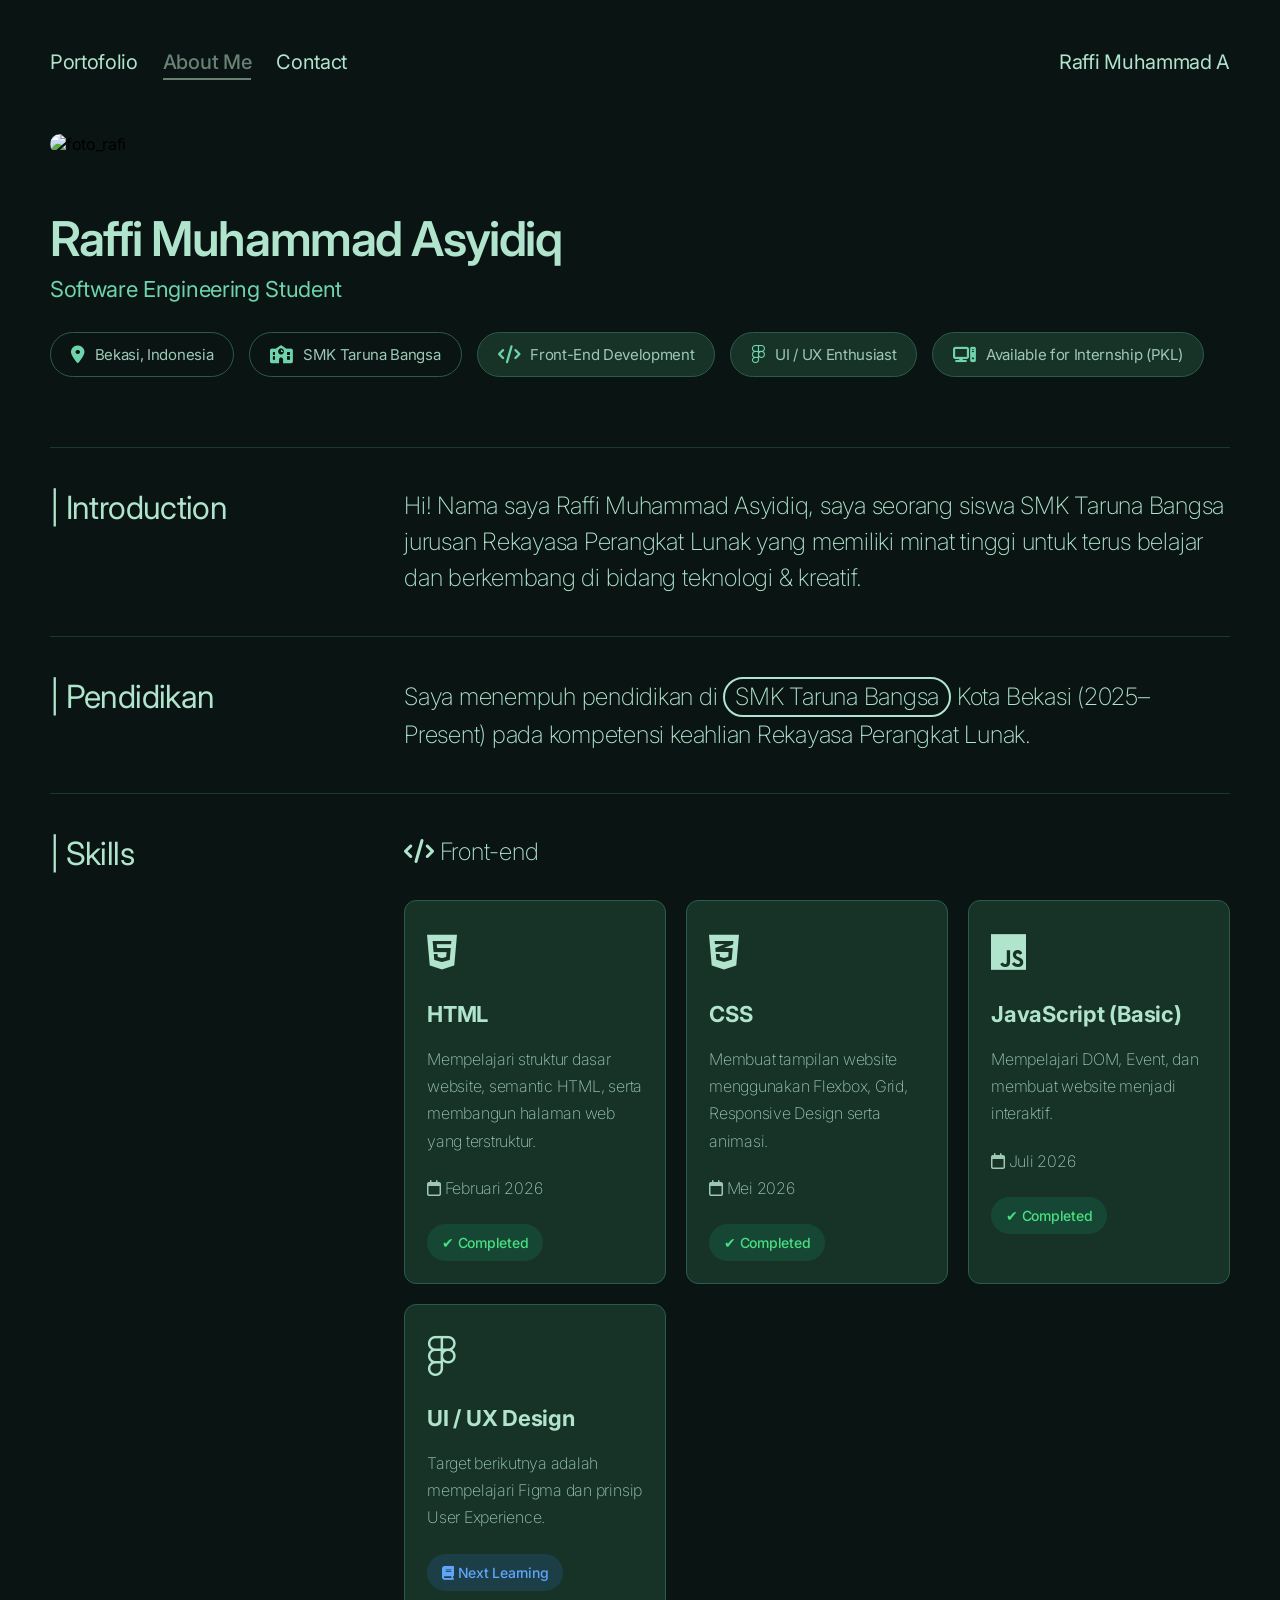
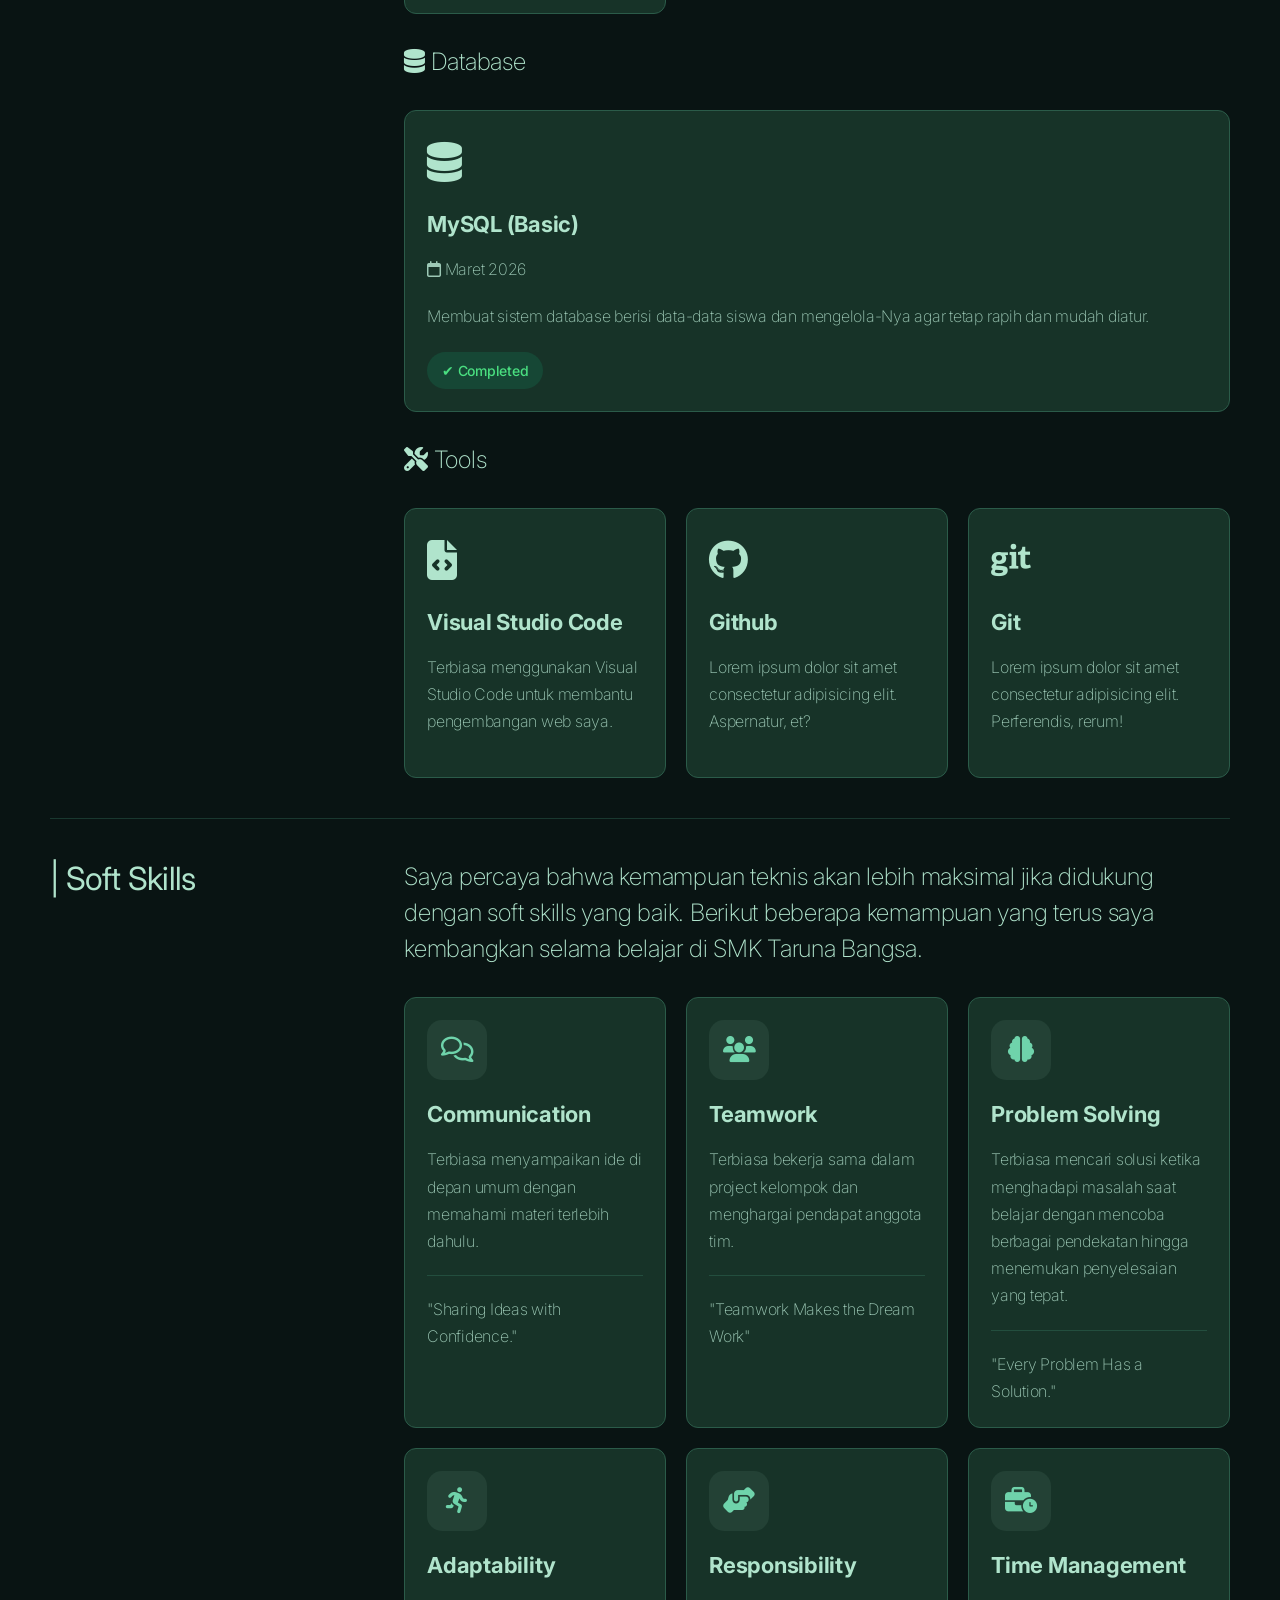
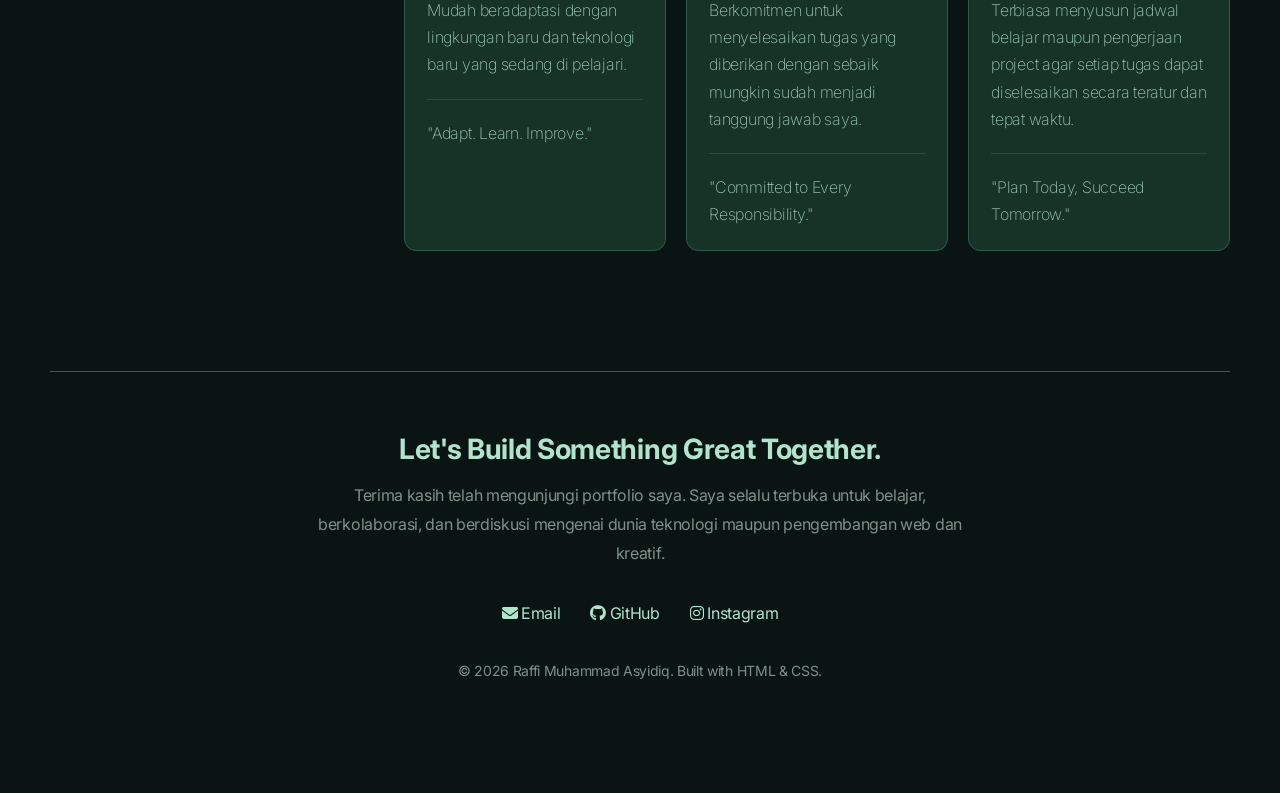
==== Biografi.html @ a5dcda12 "Initial portofolio" ====
<!doctype html>
<html lang="en">
  <head>
    <meta charset="UTF-8" />
    <meta name="viewport" content="width=device-width, initial-scale=1.0" />
    <title>Portofolio</title>
    <link rel="stylesheet" href="style.css" />
    <link rel="preconnect" href="https://fonts.googleapis.com" />
    <link rel="preconnect" href="https://fonts.gstatic.com" crossorigin />
    <link
      href="https://fonts.googleapis.com/css2?family=Inter:wght@400;500;600&display=swap"
      rel="stylesheet"
    />
    <link
      rel="stylesheet"
      href="https://cdnjs.cloudflare.com/ajax/libs/font-awesome/6.7.2/css/all.min.css"
    />

    <style>
      /* Hanya Untuk Header & Content */

      .header img {
        width: 100%;
        margin-top: 60px;
        object-fit: cover;
        border-radius: 10px;
        animation: fadeUp 1s ease;
      }

      .info-item {
        display: flex;
        align-items: flex-start;
        margin-top: 40px;
        margin-bottom: 40px;
      }

      .info-item .ttl {
        font-size: 32px;
        font-weight: 400;
        color: #b0e4cc;
        width: 30%;
        margin: 0;
        letter-spacing: -0.02em;
      }

      .info-item .desc {
        font-size: 24px;
        font-weight: 200;
        color: #b0e4cc;
        width: 70%;
        line-height: 1.5;
        margin: 0;
        letter-spacing: -0.01em;
      }

      @media (max-width: 768px) {
        .info-item {
          flex-direction: column;
          gap: 10px;
        }

        .info-item .ttl,
        .info-item .desc {
          width: 100%;
        }
      }

      hr {
        border: 0;
        border-top: 1px solid #408a71;
        opacity: 0.3;
        margin: 20px 0;
      }

      /*================ Learning Roadmap ================*/

      .learning-container {
        display: grid;
        grid-template-columns: repeat(auto-fit, minmax(250px, 1fr));
        gap: 20px;
      }

      .learning-card {
        background: #173328;
        border: 1px solid #2b5b49;
        border-radius: 12px;
        padding: 22px;
        transition: 0.3s ease;
      }

      .learning-card:hover {
        transform: translateY(-8px);
        border-color: #6fd3ab;
        box-shadow: 0 15px 30px rgba(0, 0, 0, 0.2);
      }

      .learning-card .icon {
        font-size: 40px;
        margin-bottom: 15px;
      }

      .learning-card h3 {
        color: #b0e4cc;
        font-size: 22px;
        margin-bottom: 15px;
      }

      .learning-card p {
        color: #9cc8b5;
        font-size: 16px;
        line-height: 1.7;
        margin-bottom: 20px;
      }

      .completed,
      .learning,
      .target {
        display: inline-block;
        padding: 8px 15px;
        border-radius: 20px;
        font-size: 14px;
        font-weight: 500;
      }

      .completed {
        background: rgba(16, 185, 129, 0.15);
        color: #4ade80;
      }

      .learning {
        background: rgba(245, 158, 11, 0.15);
        color: #fbbf24;
      }

      .target {
        background: rgba(59, 130, 246, 0.15);
        color: #60a5fa;
      }

      /*================ Soft skills ================*/

      .softskill-container {
        display: grid;
        grid-template-columns: repeat(auto-fit, minmax(220px, 1fr));
        gap: 20px;
        align-items: stretch;
        margin-top: 10px;
      }

      .softskill-card {
        background: #173328;
        border: 1px solid #2b5b49;
        border-radius: 12px;
        padding: 22px;
        transition: 0.3s ease;
        display: flex;
        flex-direction: column;
        height: 100%;
        box-sizing: border-box;
      }

      .softskill-card:hover {
        transform: translateY(-8px);
        border-color: #6fd3ab;
        box-shadow: 0 15px 30px rgba(0, 0, 0, 0.2);
      }

      .soft-icon {
        width: 60px;
        height: 60px;
        background: rgba(176, 228, 204, 0.08);
        align-items: center;
        justify-content: center;
        display: flex;
        margin-bottom: 18px;
        border-radius: 15px;
      }

      .soft-icon i {
        font-size: 26px;
        color: #6fd3ab;
      }

      .softskill-card h3 {
        color: #b0e4cc;
        font-size: 22px;
        margin-bottom: 15px;
      }

      .softskill-card p {
        color: #9cc8b5;
        font-size: 16px;
        line-height: 1.7;
      }

      /*================ Personal Identity ================*/

      .identity {
        margin: 55px 0 70px;
        animation: fadeUp 1.2s ease;
      }

      .identity h1 {
        font-size: 48px;
        color: #b0e4cc;
        font-weight: 600;
        margin-bottom: 8px;
        letter-spacing: -0.03em;
      }

      .identity .role {
        font-size: 22px;
        color: #6fd3ab;
        margin-bottom: 30px;
        font-weight: 400;
      }

      .identity-info {
        display: flex;
        flex-wrap: wrap;
        gap: 15px;
      }

      .identity-info .item {
        display: flex;
        align-items: center;
        gap: 10px;
        padding: 12px 20px;
        background: #173328;
        border: 1px solid #2b5b49;
        border-radius: 50px;
        color: #9cc8b5;
        transition: 0.3s;
        text-decoration: 0;
      }

      .identity-info a {
        display: flex;
        align-items: center;
        gap: 10px;
        padding: 12px 20px;
        border: 1px solid #2b5b49;
        border-radius: 50px;
        color: #9cc8b5;
        transition: 0.3s;
        text-decoration: 0;
      }

      .identity-info a:hover {
        transform: translateY(-5px);
        border-color: #6fd3ab;
        background: #173328;
      }

      .identity-info i {
        color: #6fd3ab;
        font-size: 18px;
      }

      .identity-info span {
        font-size: 15px;
      }
    </style>
  </head>
  <body>
    <div class="container">
      <!--======================= Navbar =======================-->
      <nav class="navbar">
        <ul>
          <li><a href="Work.html">Portofolio</a></li>
          <li><a href="Biografi.html" class="active">About Me</a></li>
          <li><a href="Contact.html">Contact</a></li>
          <li class="nama">
            <a href="#"><a href="">Raffi Muhammad A</a></a>
          </li>
        </ul>
      </nav>

      <!--======================= Header =======================-->
      <header class="header">
        <img src="IMG\america3_2026.jpeg" alt="foto_rafi" />
      </header>

      <section class="identity">
        <h1>Raffi Muhammad Asyidiq</h1>

        <p class="role">Software Engineering Student</p>

        <div class="identity-info">
          <a href="https://maps.app.goo.gl/3PraMNiZ2Q6tggWP7" target="_blank">
            <i class="fa-solid fa-location-dot"></i>
            <span>Bekasi, Indonesia</span>
          </a>

          <a href="https://www.smktarunabangsa.sch.id/" target="_blank">
            <i class="fa-solid fa-school"></i>
            <span>SMK Taruna Bangsa</span>
          </a>

          <div class="item">
            <i class="fa-solid fa-code"></i>
            <span>Front-End Development</span>
          </div>

          <div class="item">
            <i class="fa-brands fa-figma"></i>
            <span>UI / UX Enthusiast</span>
          </div>

          <div class="item">
            <i class="fa-solid fa-computer"></i>
            <span>Available for Internship (PKL)</span>
          </div>
        </div>
      </section>

      <hr />

      <!--======================= content =======================-->
      <main class="content">
        <div class="biografi">
          <div class="info-item">
            <p class="ttl">| Introduction</p>
            <p class="desc">
              Hi! Nama saya Raffi Muhammad Asyidiq, saya seorang siswa SMK
              Taruna Bangsa jurusan Rekayasa Perangkat Lunak yang memiliki minat
              tinggi untuk terus belajar dan berkembang di bidang teknologi &
              kreatif.
            </p>
          </div>

          <hr />

          <div class="info-item">
            <p class="ttl">| Pendidikan</p>
            <p class="desc">
              Saya menempuh pendidikan di
              <a
                href="https://www.smktarunabangsa.sch.id/"
                class="link"
                target="_blank"
                >SMK Taruna Bangsa</a
              >
              Kota Bekasi (2025–Present) pada kompetensi keahlian Rekayasa
              Perangkat Lunak.
            </p>
          </div>

          <hr />

          <div class="info-item">
            <p class="ttl">| Skills</p>

            <div class="desc">
              <p style="margin-bottom: 30px">
                <i class="fa-solid fa-code"></i> Front-end
              </p>

              <div class="learning-container">
                <div class="learning-card">
                  <div class="icon">
                    <i class="fa-brands fa-html5"></i>
                  </div>
                  <h3>HTML</h3>
                  <p>
                    Mempelajari struktur dasar website, semantic HTML, serta
                    membangun halaman web yang terstruktur.
                  </p>
                  <p><i class="fa-regular fa-calendar"></i> Februari 2026</p>
                  <span class="completed"> ✔ Completed </span>
                </div>

                <div class="learning-card">
                  <div class="icon">
                    <i class="fa-brands fa-css3-alt"></i>
                  </div>
                  <h3>CSS</h3>
                  <p>
                    Membuat tampilan website menggunakan Flexbox, Grid,
                    Responsive Design serta animasi.
                  </p>
                  <p><i class="fa-regular fa-calendar"></i> Mei 2026</p>
                  <span class="completed"> ✔ Completed </span>
                </div>

                <div class="learning-card">
                  <div class="icon">
                    <i class="fa-brands fa-js"></i>
                  </div>
                  <h3>JavaScript (Basic)</h3>
                  <p>
                    Mempelajari DOM, Event, dan membuat website menjadi
                    interaktif.
                  </p>
                  <p><i class="fa-regular fa-calendar"></i> Juli 2026</p>
                  <span class="completed"> ✔ Completed </span>
                </div>

                <div class="learning-card">
                  <div class="icon">
                    <i class="fa-brands fa-figma"></i>
                  </div>
                  <h3>UI / UX Design</h3>
                  <p>
                    Target berikutnya adalah mempelajari Figma dan prinsip User
                    Experience.
                  </p>
                  <span class="target">
                    <i class="fa-solid fa-book"></i> Next Learning
                  </span>
                </div>
              </div>

              <p style="margin-bottom: 30px; margin-top: 30px">
                <i class="fa-solid fa-database"></i> Database
              </p>

              <div class="learning-container">
                <div class="learning-card">
                  <div class="icon">
                    <i class="fa-solid fa-database"></i>
                  </div>
                  <h3>MySQL (Basic)</h3>
                  <p><i class="fa-regular fa-calendar"></i> Maret 2026</p>
                  <p>
                    Membuat sistem database berisi data-data siswa dan
                    mengelola-Nya agar tetap rapih dan mudah diatur.
                  </p>
                  <span class="completed"> ✔ Completed </span>
                </div>
              </div>

              <p style="margin-bottom: 30px; margin-top: 30px">
                <i class="fa-solid fa-screwdriver-wrench"></i> Tools
              </p>

              <div class="learning-container">
                <div class="learning-card">
                  <div class="icon">
                    <i class="fa-solid fa-file-code"></i>
                  </div>
                  <h3>Visual Studio Code</h3>
                  <p>
                    Terbiasa menggunakan Visual Studio Code untuk membantu
                    pengembangan web saya.
                  </p>
                </div>

                <div class="learning-card">
                  <div class="icon">
                    <i class="fa-brands fa-github"></i>
                  </div>
                  <h3>Github</h3>
                  <p>
                    Lorem ipsum dolor sit amet consectetur adipisicing elit.
                    Aspernatur, et?
                  </p>
                </div>

                <div class="learning-card">
                  <div class="icon">
                    <i class="fa-brands fa-git"></i>
                  </div>
                  <h3>Git</h3>
                  <p>
                    Lorem ipsum dolor sit amet consectetur adipisicing elit.
                    Perferendis, rerum!
                  </p>
                </div>
              </div>
            </div>
          </div>

          <hr />

          <div class="info-item">
            <p class="ttl">| Soft Skills</p>

            <div class="desc">
              <p style="margin-bottom: 30px">
                Saya percaya bahwa kemampuan teknis akan lebih maksimal jika
                didukung dengan soft skills yang baik. Berikut beberapa
                kemampuan yang terus saya kembangkan selama belajar di SMK
                Taruna Bangsa.
              </p>

              <div class="softskill-container">
                <div class="softskill-card">
                  <div class="soft-icon">
                    <i class="fa-regular fa-comments"></i>
                  </div>

                  <h3>Communication</h3>

                  <p>
                    Terbiasa menyampaikan ide di depan umum dengan memahami
                    materi terlebih dahulu.
                  </p>

                  <hr />
                  <p>"Sharing Ideas with Confidence."</p>
                </div>

                <div class="softskill-card">
                  <div class="soft-icon">
                    <i class="fa-solid fa-users"></i>
                  </div>

                  <h3>Teamwork</h3>

                  <p>
                    Terbiasa bekerja sama dalam project kelompok dan menghargai
                    pendapat anggota tim.
                  </p>

                  <hr />
                  <p>"Teamwork Makes the Dream Work"</p>
                </div>

                <div class="softskill-card">
                  <div class="soft-icon">
                    <i class="fa-solid fa-brain"></i>
                  </div>

                  <h3>Problem Solving</h3>

                  <p>
                    Terbiasa mencari solusi ketika menghadapi masalah saat
                    belajar dengan mencoba berbagai pendekatan hingga menemukan
                    penyelesaian yang tepat.
                  </p>

                  <hr />
                  <p>"Every Problem Has a Solution."</p>
                </div>

                <div class="softskill-card">
                  <div class="soft-icon">
                    <i class="fa-solid fa-person-running"></i>
                  </div>

                  <h3>Adaptability</h3>

                  <p>
                    Mudah beradaptasi dengan lingkungan baru dan teknologi baru
                    yang sedang di pelajari.
                  </p>

                  <hr />
                  <p>"Adapt. Learn. Improve."</p>
                </div>

                <div class="softskill-card">
                  <div class="soft-icon">
                    <i class="fa-solid fa-handshake-angle"></i>
                  </div>

                  <h3>Responsibility</h3>

                  <p>
                    Berkomitmen untuk menyelesaikan tugas yang diberikan dengan
                    sebaik mungkin sudah menjadi tanggung jawab saya.
                  </p>

                  <hr />
                  <p>"Committed to Every Responsibility."</p>
                </div>

                <div class="softskill-card">
                  <div class="soft-icon">
                    <i class="fa-solid fa-business-time"></i>
                  </div>

                  <h3>Time Management</h3>

                  <p>
                    Terbiasa menyusun jadwal belajar maupun pengerjaan project
                    agar setiap tugas dapat diselesaikan secara teratur dan
                    tepat waktu.
                  </p>

                  <hr />
                  <p>"Plan Today, Succeed Tomorrow."</p>
                </div>
              </div>
            </div>
          </div>

          <div></div>
        </div>
      </main>
      <!--======================= Footer =======================-->
      <footer class="footer">
        <h3>Let's Build Something Great Together.</h3>

        <p>
          Terima kasih telah mengunjungi portfolio saya. Saya selalu terbuka
          untuk belajar, berkolaborasi, dan berdiskusi mengenai dunia teknologi
          maupun pengembangan web dan kreatif.
        </p>

        <div class="footer-social">
          <a
            href="https://mail.google.com/mail/?view=cm&fs=1&to=assyidiqraffimuhammad@gmail.com"
            target="_blank"
          >
            <i class="fa-solid fa-envelope"></i>
            Email
          </a>

          <a href="https://github.com/username" target="_blank">
            <i class="fa-brands fa-github"></i>
            GitHub
          </a>

          <a href="https://instagram.com/r4vvin_ch" target="_blank">
            <i class="fa-brands fa-instagram"></i>
            Instagram
          </a>
        </div>

        <p class="copyright">
          © 2026 Raffi Muhammad Asyidiq. Built with HTML & CSS.
        </p>
      </footer>
    </div>
  </body>
</html>
---- style.css ----
* {
  margin: 0;
  padding: 0;
}

body {
  font-family: "Inter", sans-serif;
  letter-spacing: -0.02em;
  background-color: #091413;
}

.container {
  margin: 50px;
}

.navbar ul {
  animation: fadeUp 0.8s ease;
  display: flex;
  align-items: center;
  padding: 0;
  margin: 0;
}

.navbar ul li {
  list-style: none;
  margin-right: 25px;
  font-size: 20px;
}

.navbar ul li.nama {
  margin-left: auto;
  margin-right: 0;
  color: #698175;
}

.navbar ul li a {
  text-decoration: none;
  color: #b0e4cc;
  transition: 0.3s;
}

.navbar ul li a.active {
  color: #698175;
  border-bottom: 2px solid #698175;
  padding-bottom: 4px;
  font-weight: 500;
}

.navbar ul li a:hover {
  color: #698175;
}

.footer {
  margin-top: 120px;
  padding: 60px 0;
  animation: fadeUp 1.3s ease;
  border-top: 1px solid #2d5f4d;

  text-align: center;
}

.footer h3 {
  color: #b0e4cc;
  font-size: 28px;
  margin-bottom: 15px;
}

.footer p {
  color: #7c9286;
  max-width: 650px;
  margin: auto;
  line-height: 1.8;
}

.footer-social {
  display: flex;
  justify-content: center;
  gap: 30px;

  margin: 35px 0;
}

.footer-social a {
  color: #b0e4cc;
  text-decoration: none;

  transition: 0.3s;
}

.footer-social a:hover {
  color: white;
}

.copyright {
  font-size: 14px;
  color: #5c6d63;
}

.u {
  border-bottom: #698175 solid 2px;
}

.link {
  color: #b0e4cc;
  text-decoration: 0;
  padding-inline: 10px;
  border: #b0e4cc solid 2px;
  display: inline-block;
  transition: 0.3s ease;
  border-radius: 20px;
}

.link:hover {
  color: #091413;
  background-color: #b0e4cc;
}

.highlight {
  color: #b0e4cc;
  background: #173328;
  text-decoration: 0;
  padding-inline: 10px;
  border: #b0e4cc solid 1px;
  display: inline-block;
  transition: 0.3s ease;
  border-radius: 20px;
}

@keyframes fadeUp {
  from {
    opacity: 0;
    transform: translateY(40px);
  }

  to {
    opacity: 1;
    transform: translateY(0);
  }
}

/* ======================= Media Query ======================= */
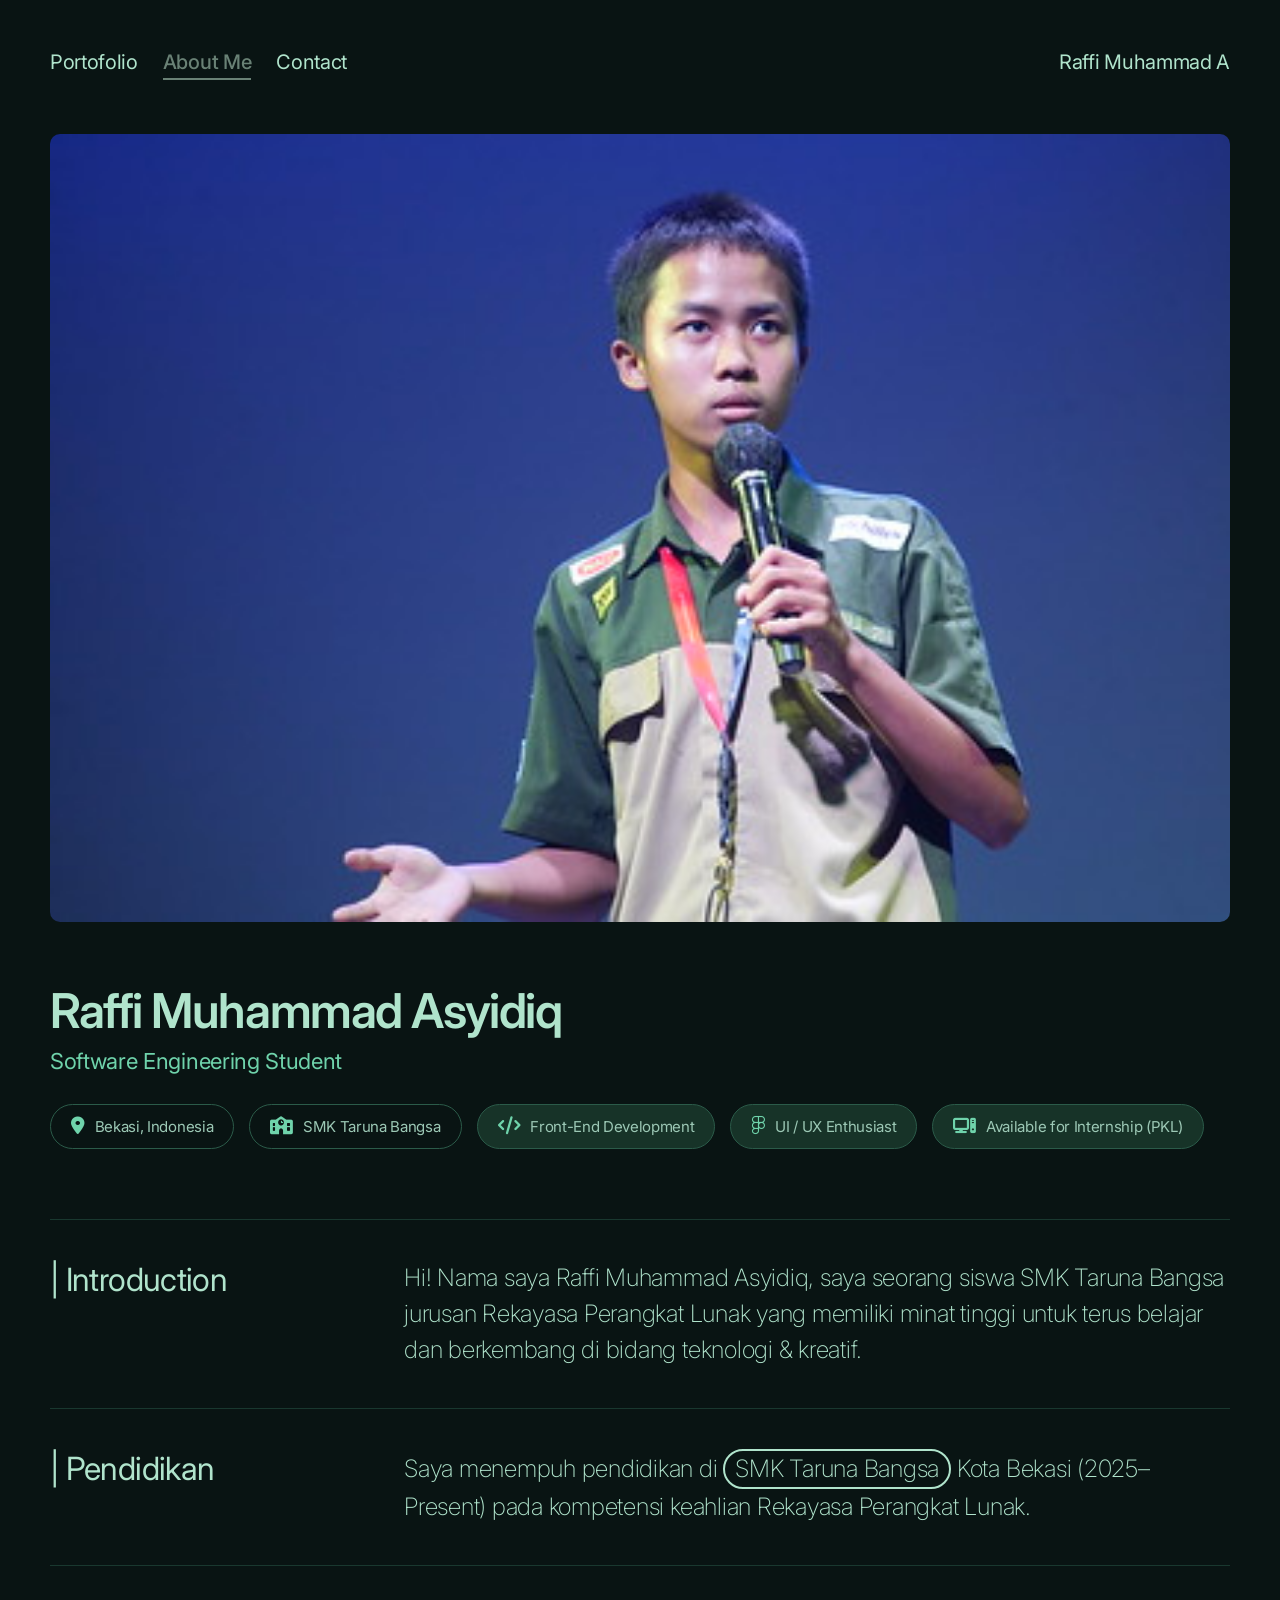
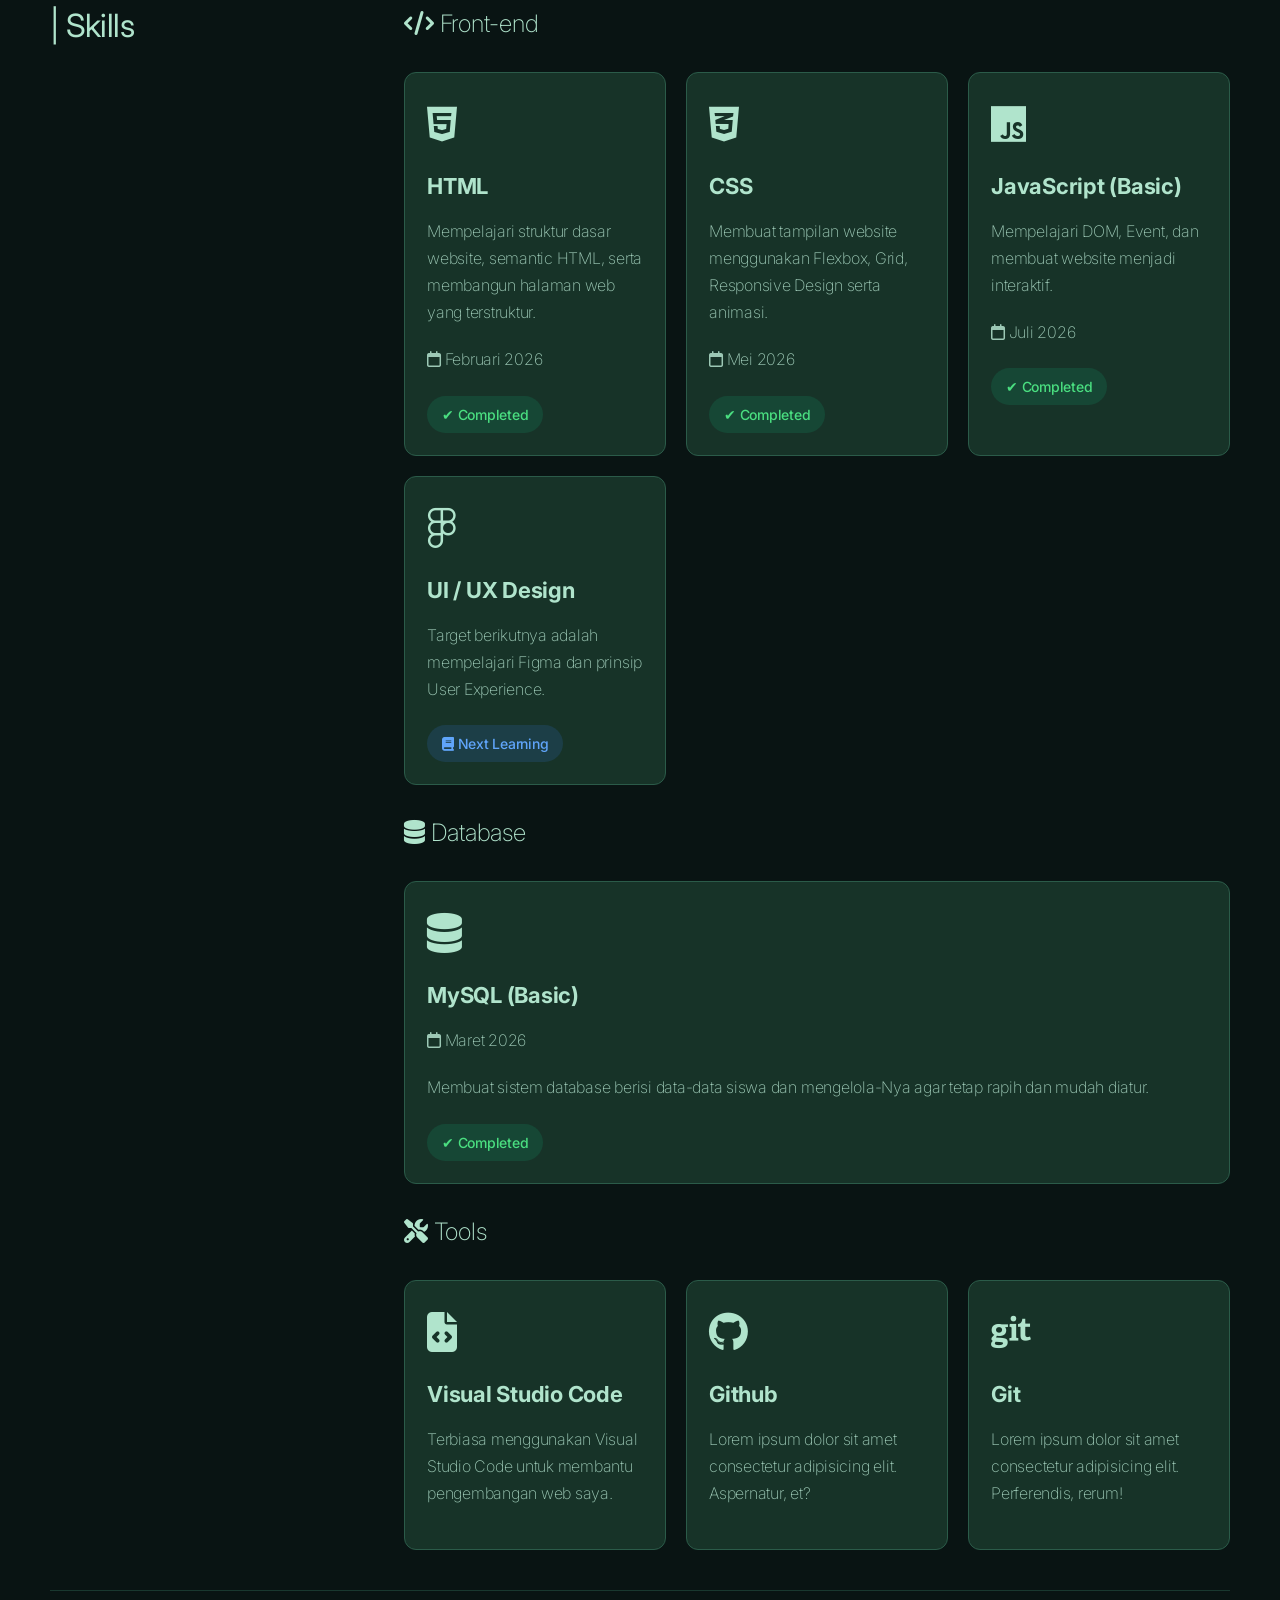
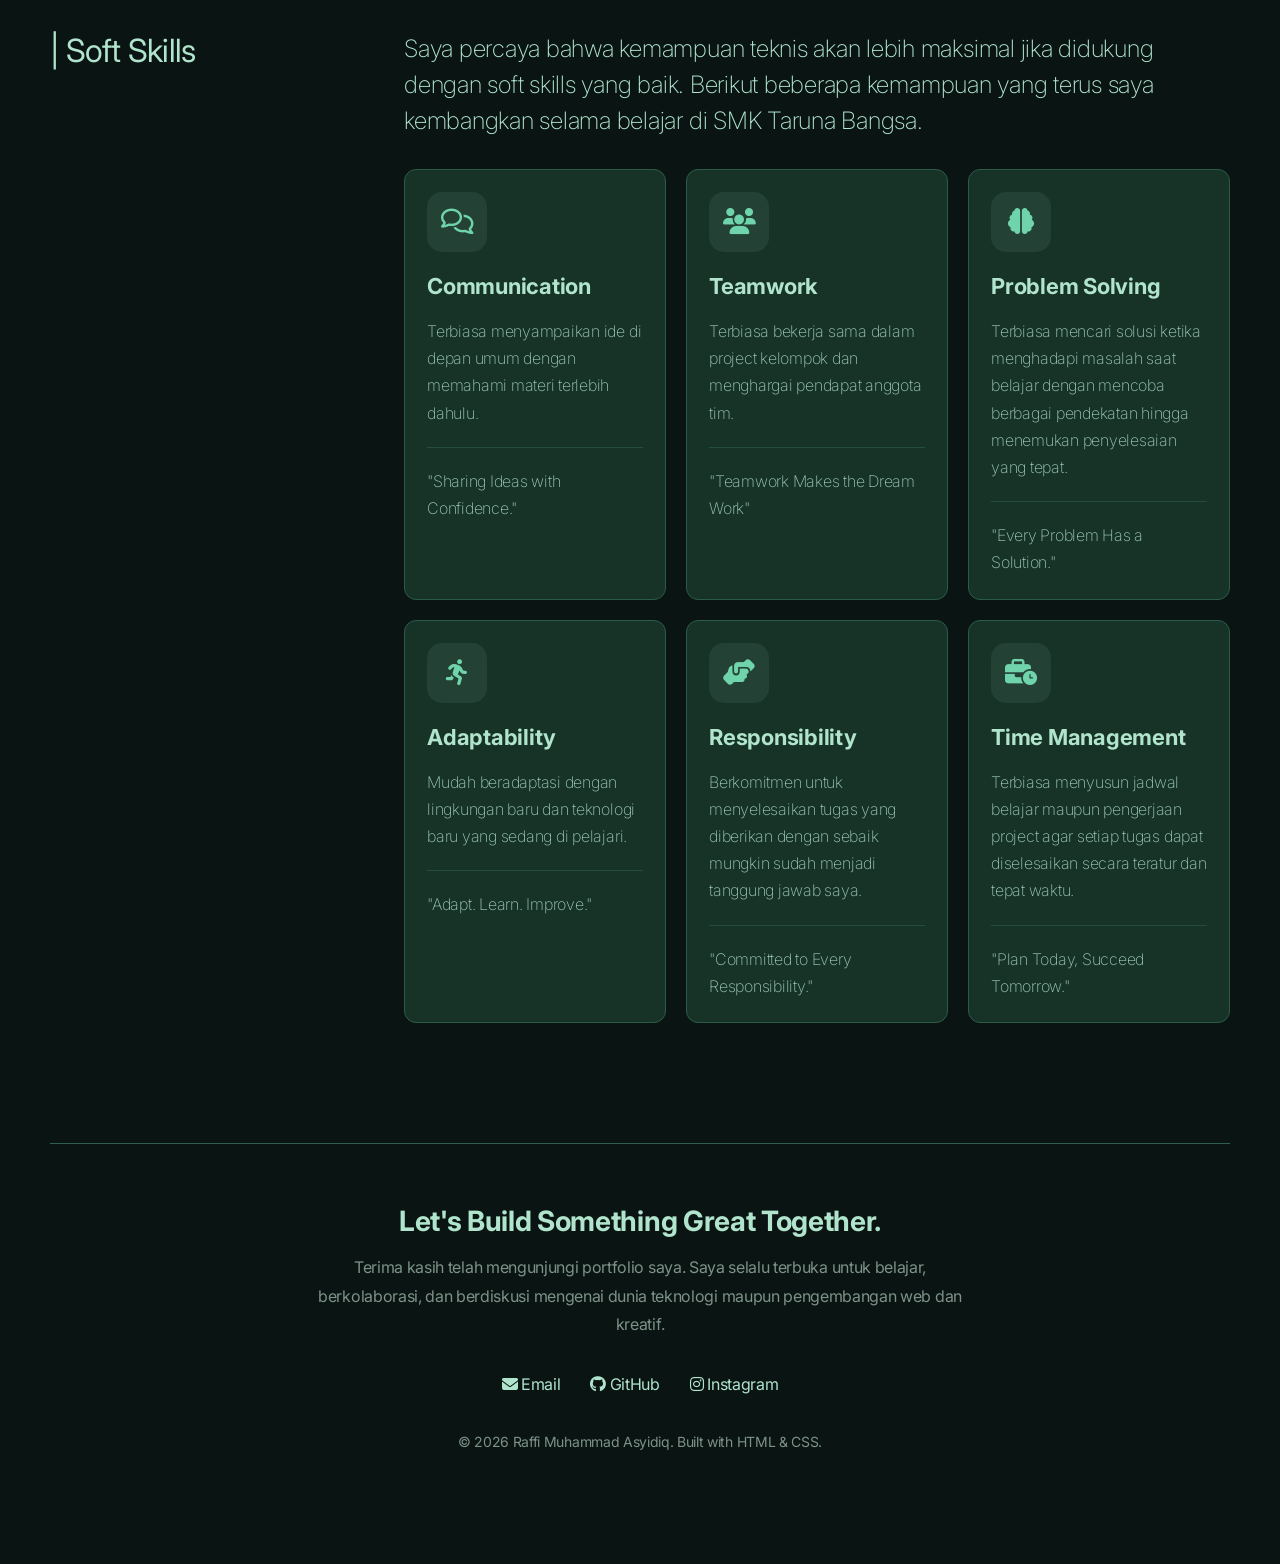
==== commit 8912e523: "changed work.html into index.html" ====
--- a/Biografi.html
+++ b/Biografi.html
@@ -267,7 +267,7 @@
       <!--======================= Navbar =======================-->
       <nav class="navbar">
         <ul>
-          <li><a href="Work.html">Portofolio</a></li>
+          <li><a href="index.html">Portofolio</a></li>
           <li><a href="Biografi.html" class="active">About Me</a></li>
           <li><a href="Contact.html">Contact</a></li>
           <li class="nama">
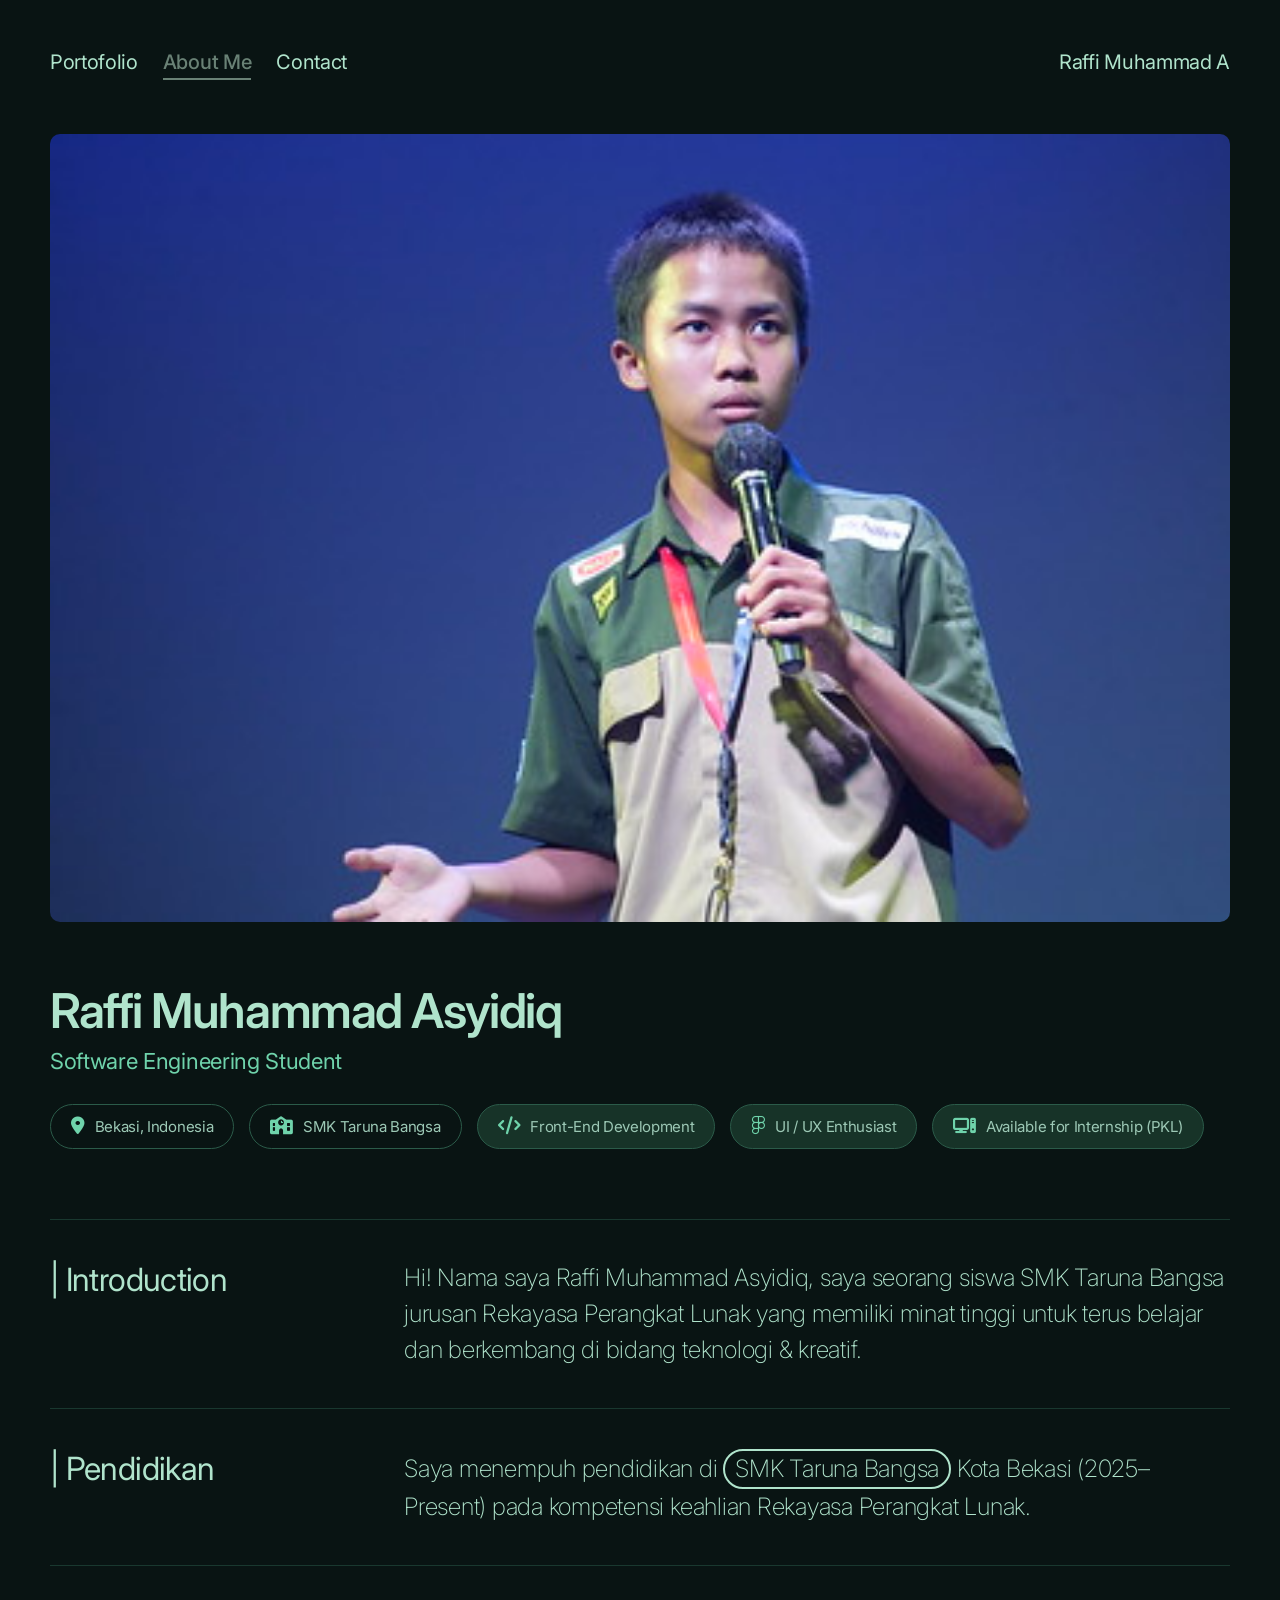
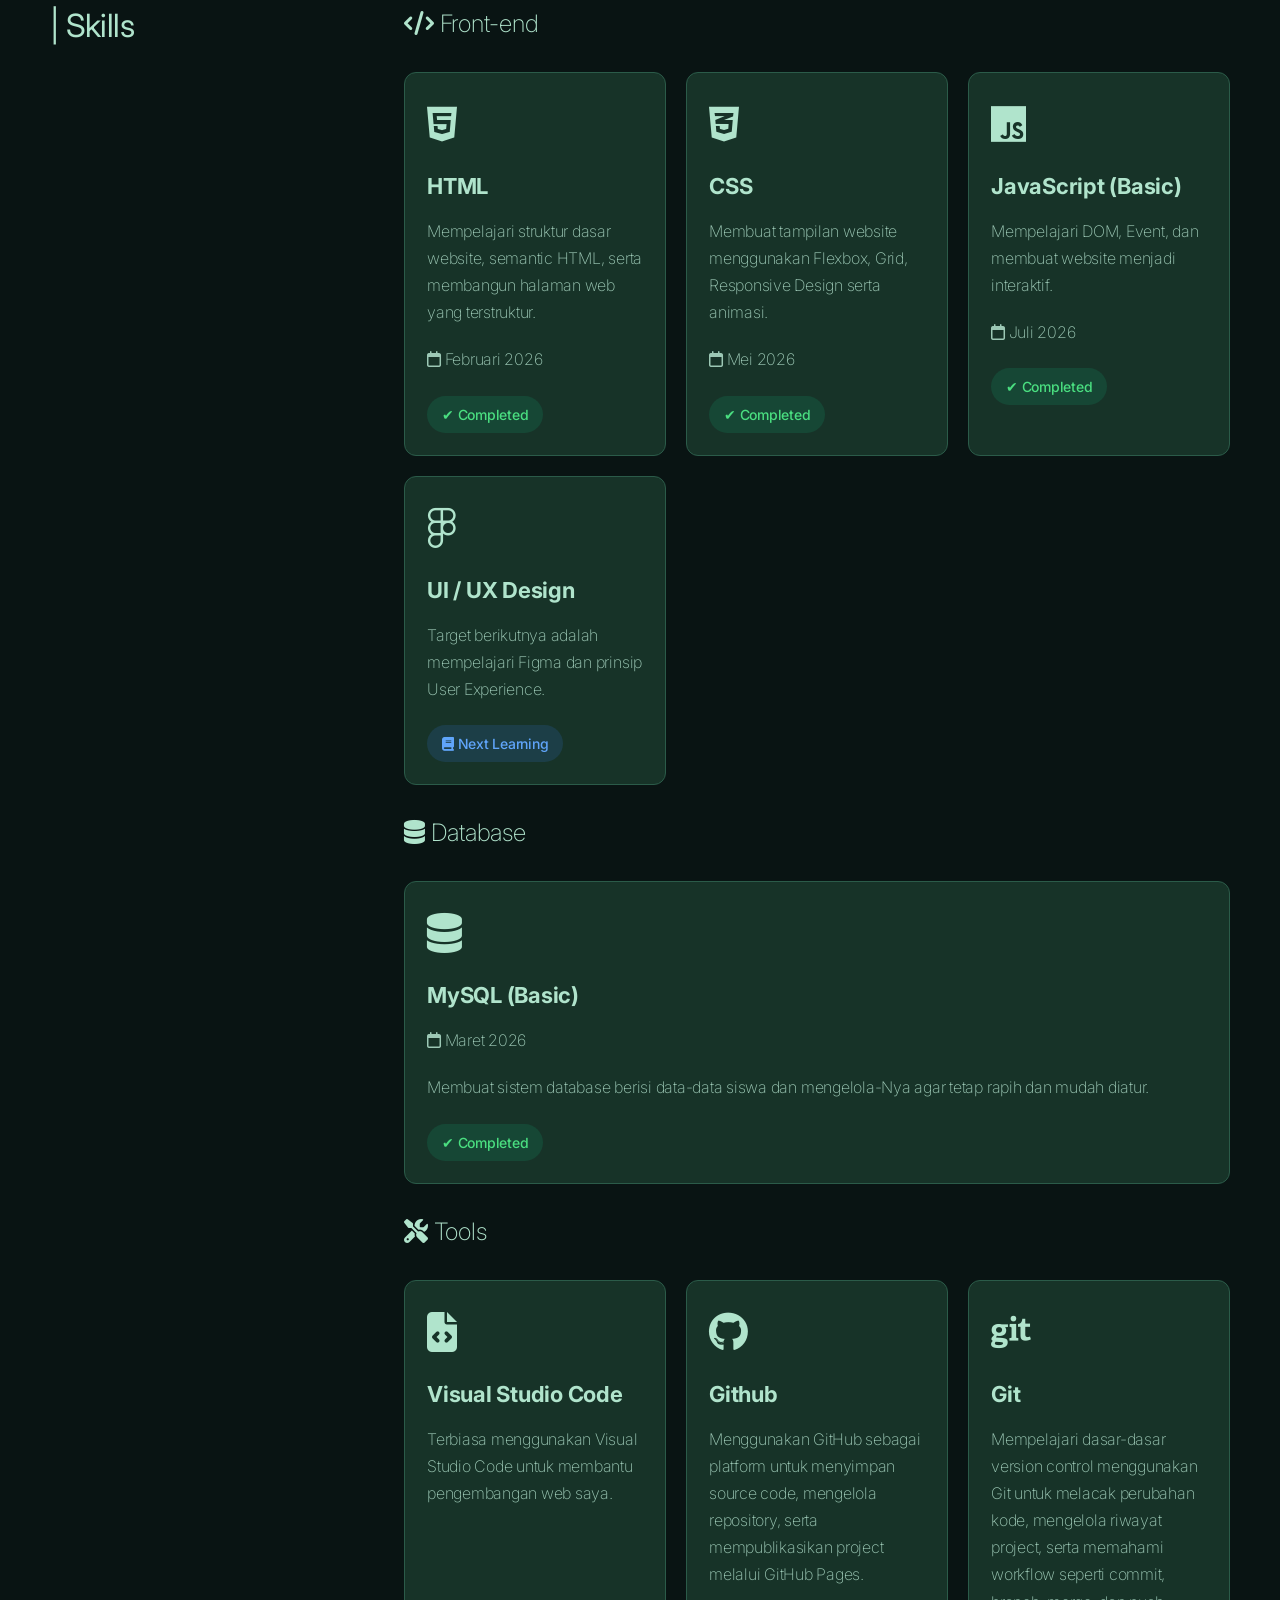
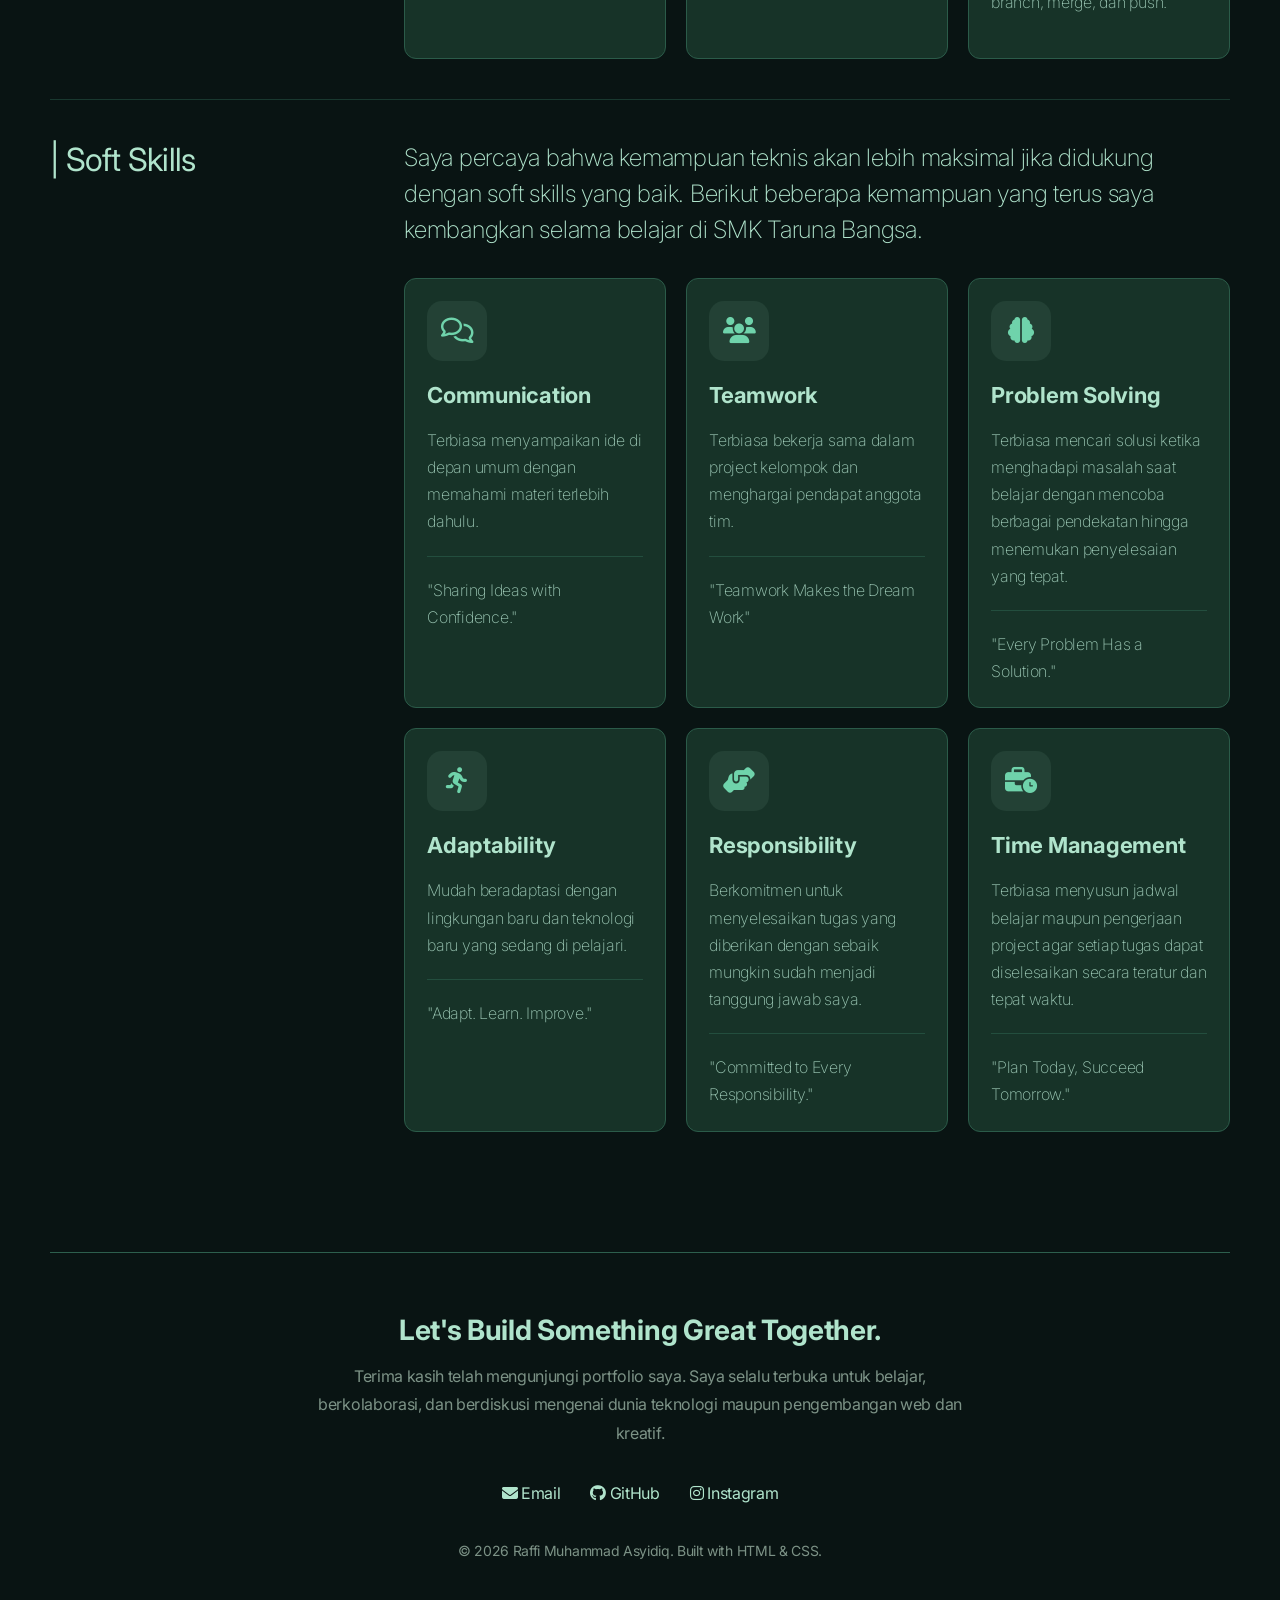
==== commit 4aaf5aa2: "changed the git & github desc in learning card" ====
--- a/Biografi.html
+++ b/Biografi.html
@@ -452,8 +452,9 @@
                   </div>
                   <h3>Github</h3>
                   <p>
-                    Lorem ipsum dolor sit amet consectetur adipisicing elit.
-                    Aspernatur, et?
+                    Menggunakan GitHub sebagai platform untuk menyimpan source
+                    code, mengelola repository, serta mempublikasikan project
+                    melalui GitHub Pages.
                   </p>
                 </div>
 
@@ -463,8 +464,10 @@
                   </div>
                   <h3>Git</h3>
                   <p>
-                    Lorem ipsum dolor sit amet consectetur adipisicing elit.
-                    Perferendis, rerum!
+                    Mempelajari dasar-dasar version control menggunakan Git
+                    untuk melacak perubahan kode, mengelola riwayat project,
+                    serta memahami workflow seperti commit, branch, merge, dan
+                    push.
                   </p>
                 </div>
               </div>
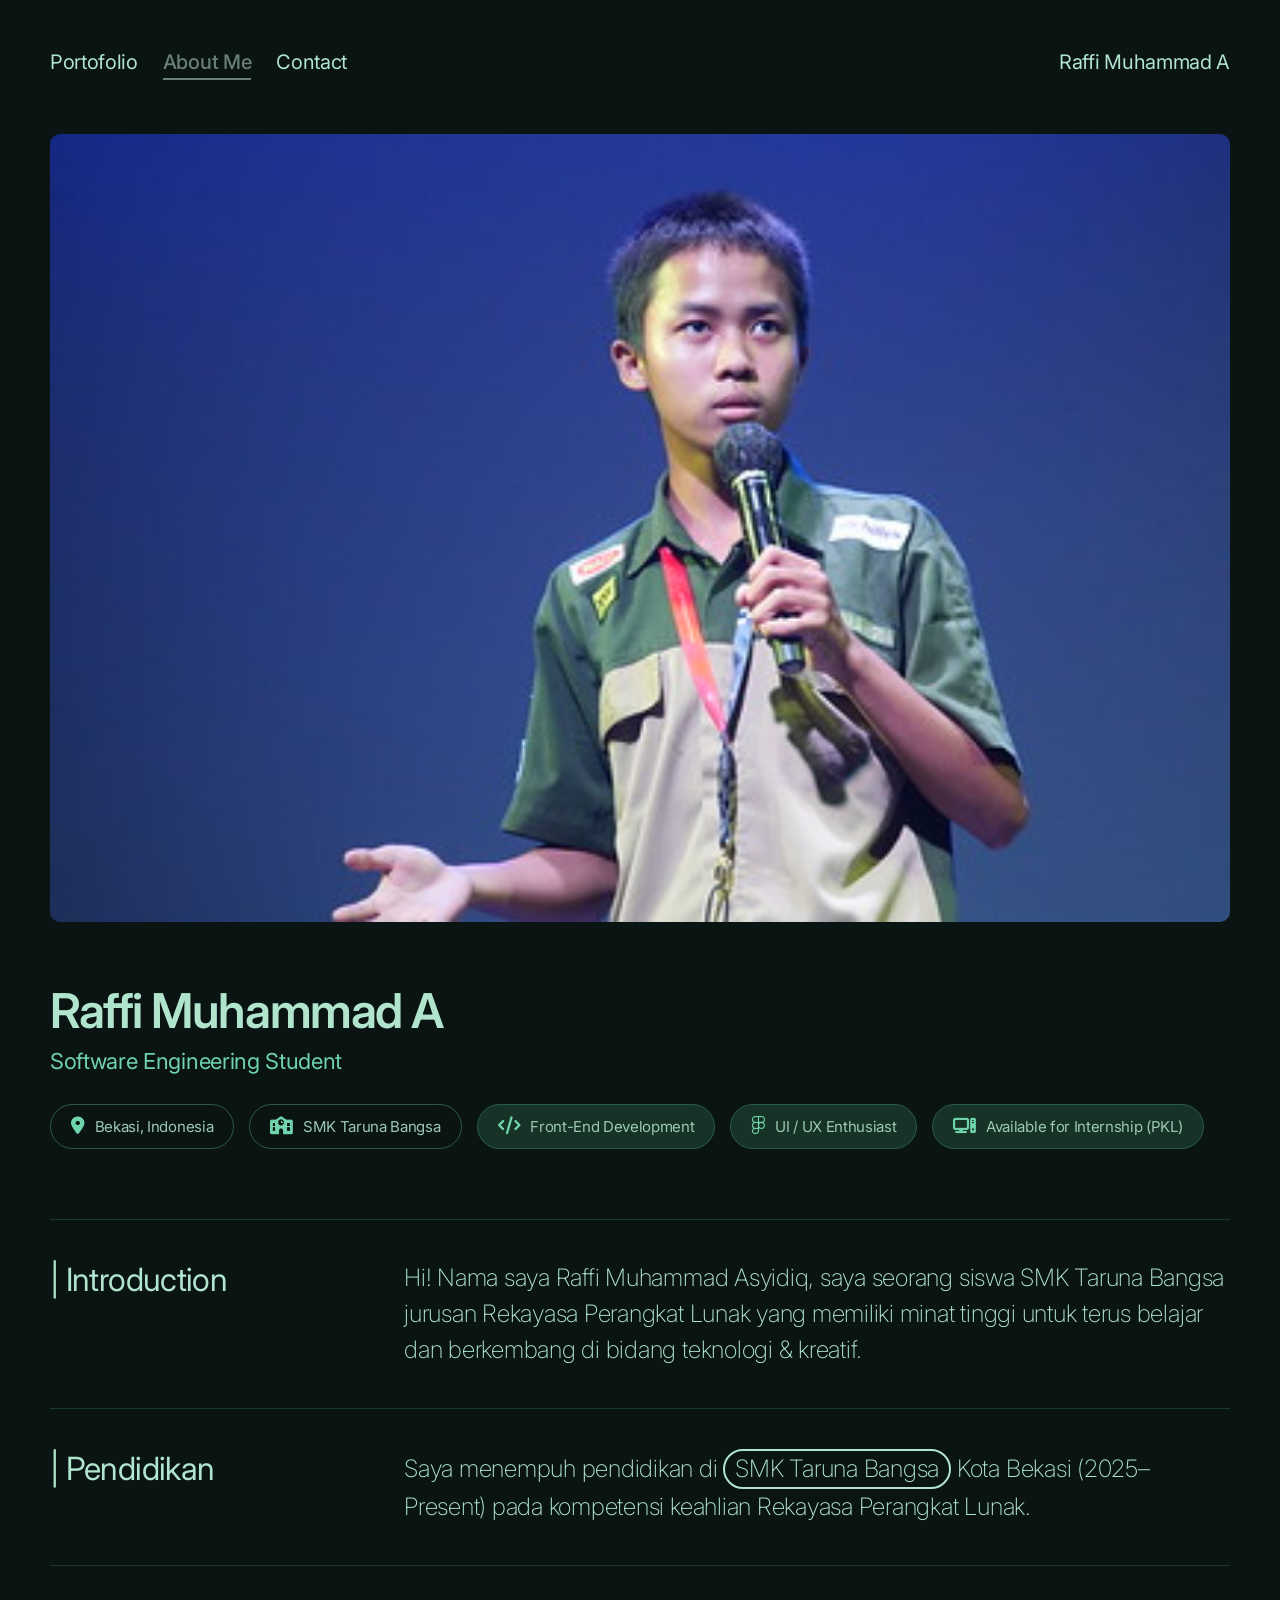
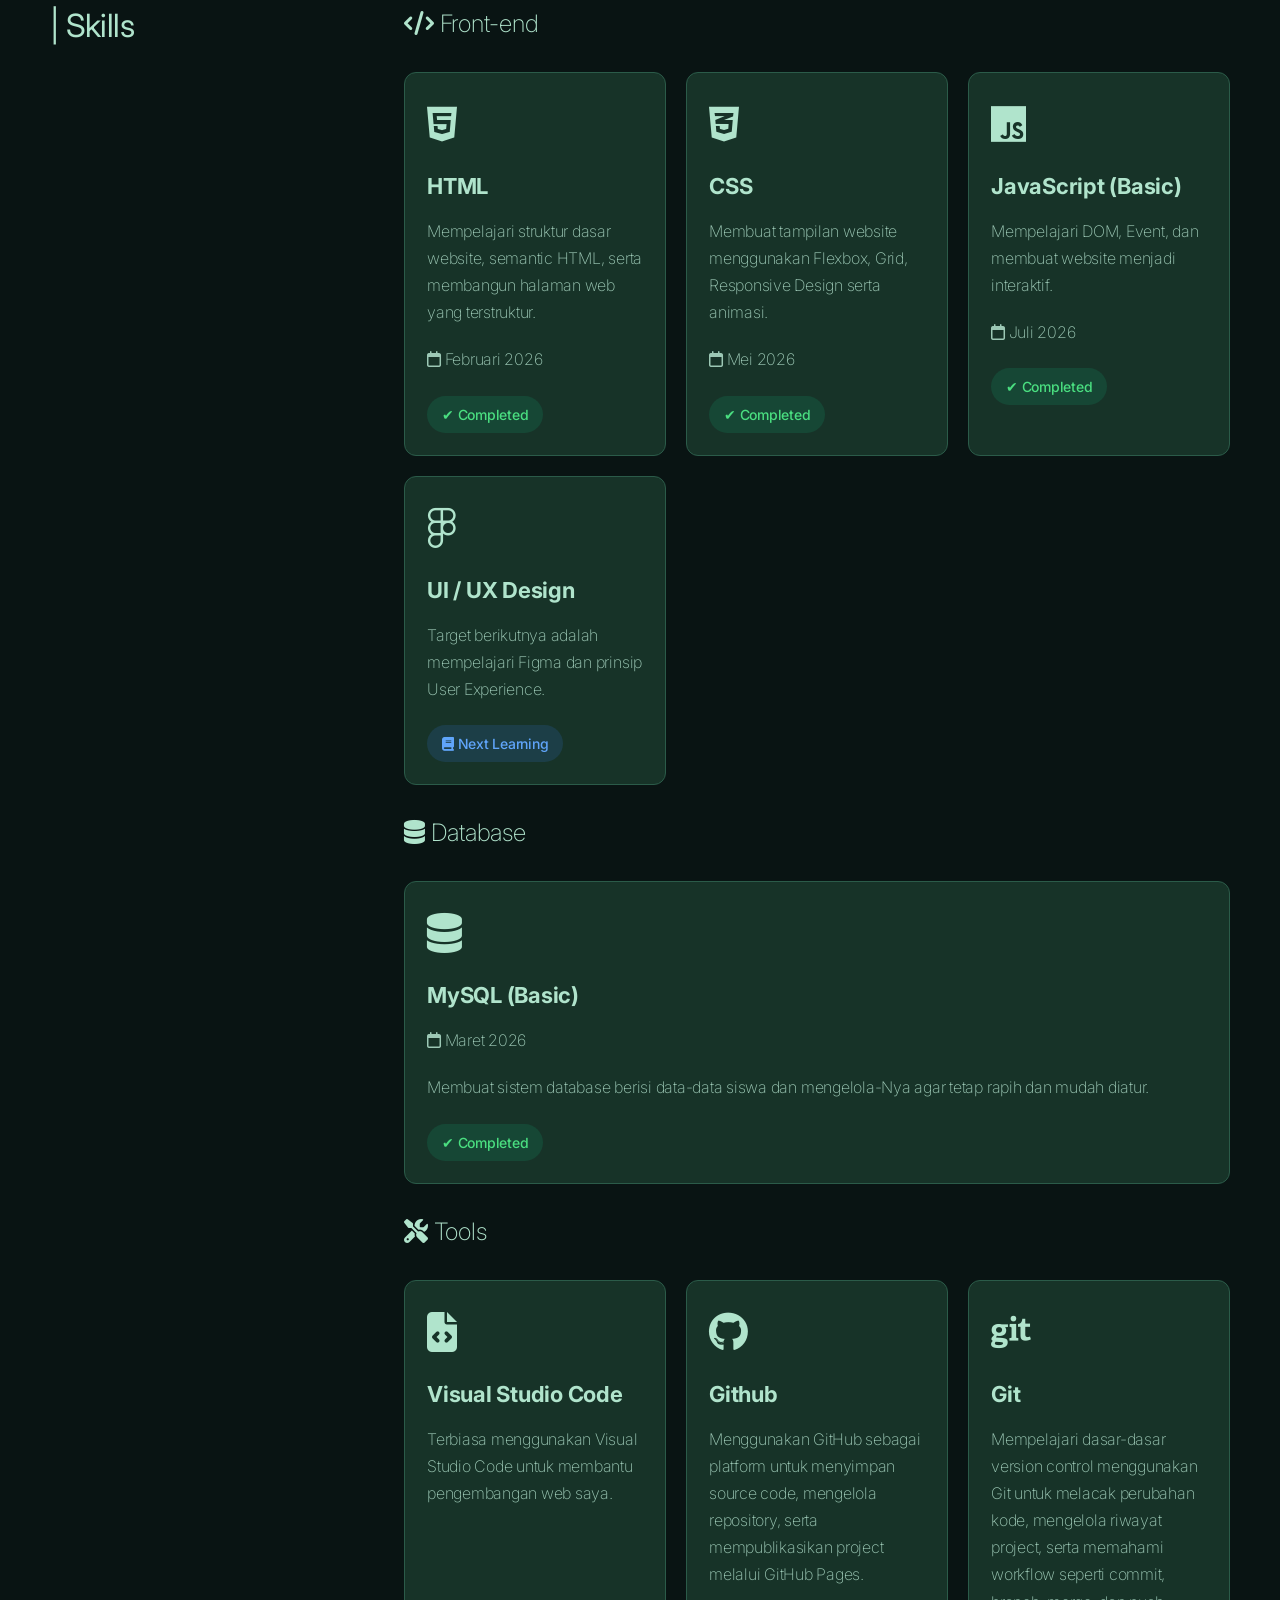
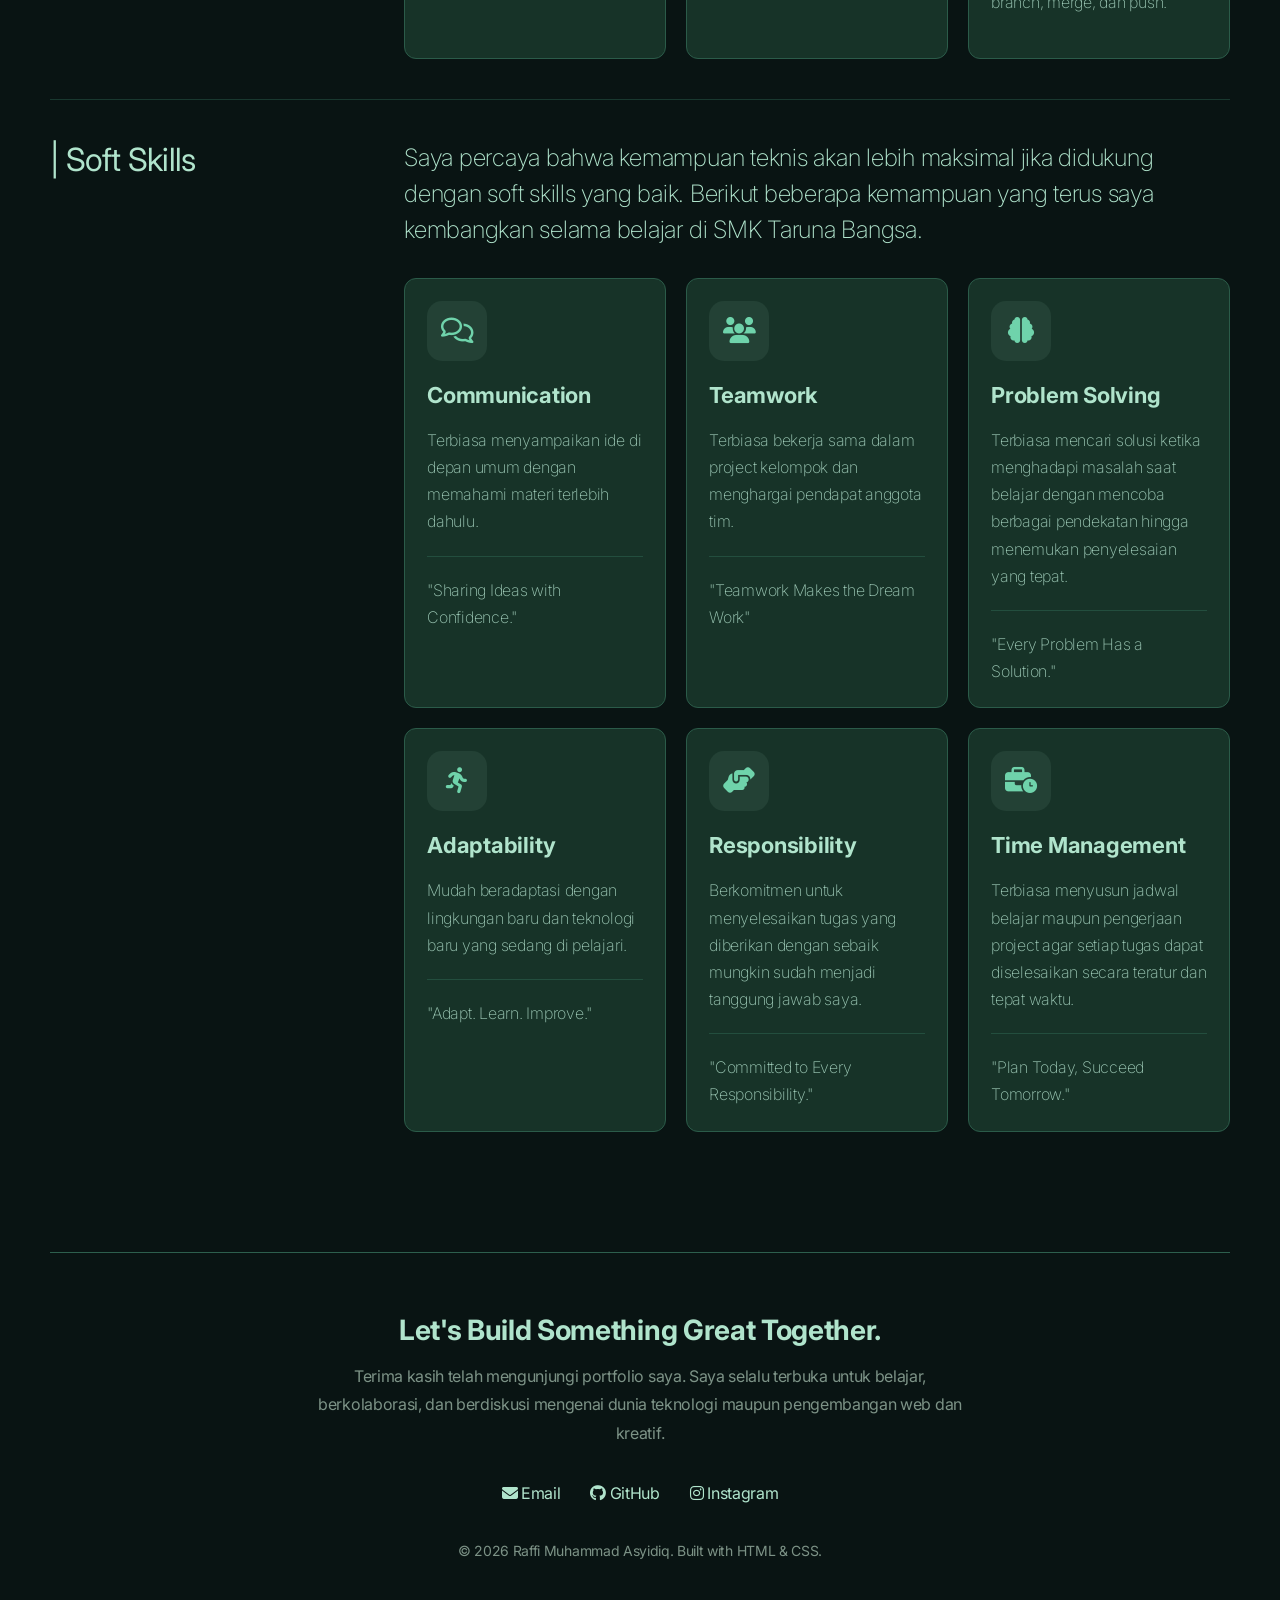
==== commit 67501f73: "test git add" ====
--- a/Biografi.html
+++ b/Biografi.html
@@ -282,7 +282,7 @@
       </header>
 
       <section class="identity">
-        <h1>Raffi Muhammad Asyidiq</h1>
+        <h1>Raffi Muhammad A</h1>
 
         <p class="role">Software Engineering Student</p>
 
